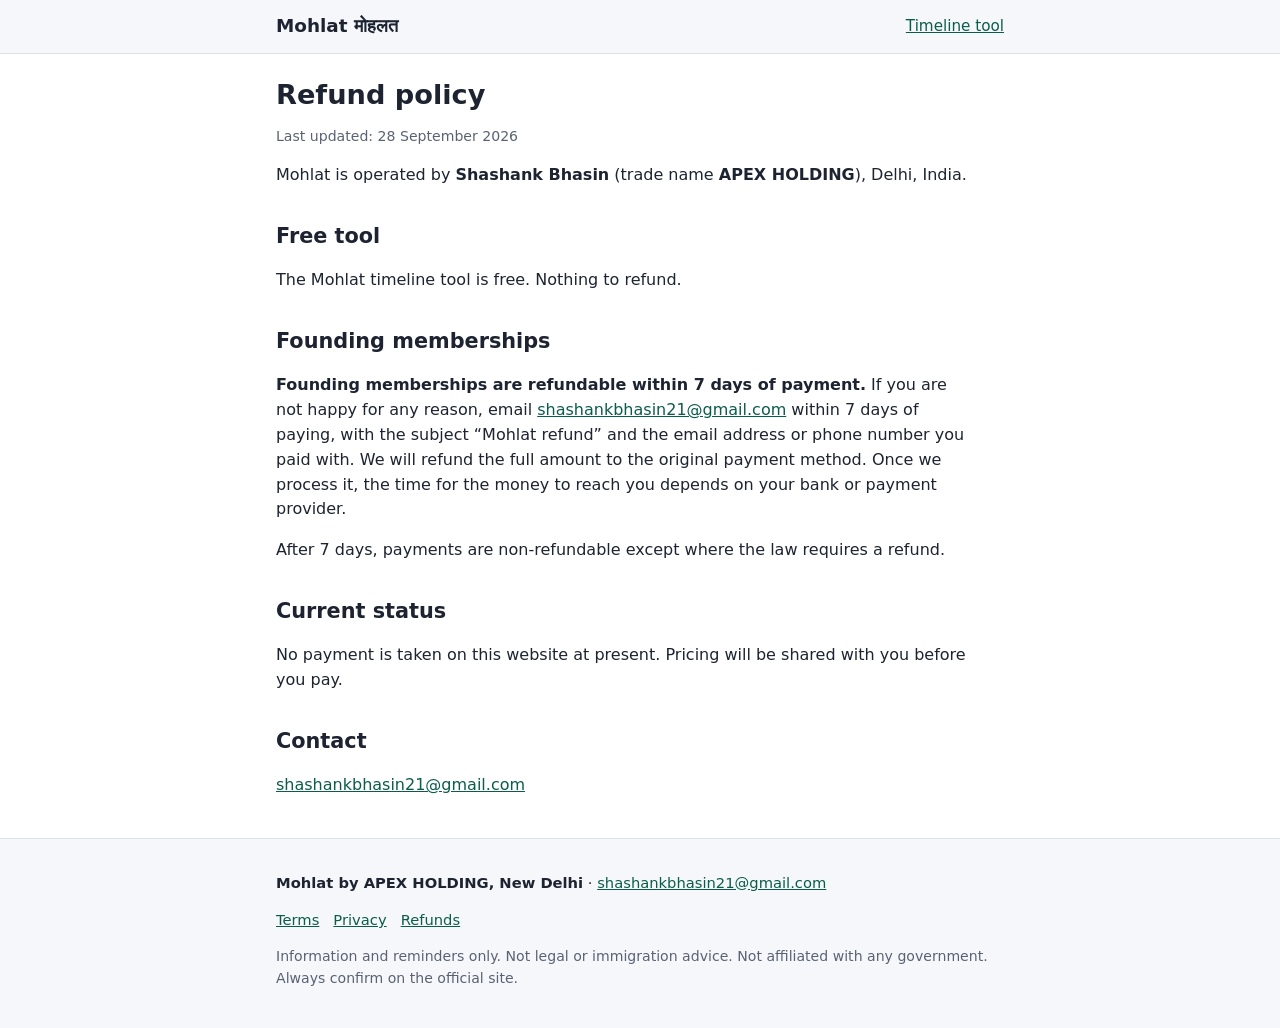
==== refund.html @ fd5256c0 "Add Mohlat v0 styles, legal pages and README" ====
<!doctype html>
<html lang="en">
<head>
<meta charset="utf-8">
<meta name="viewport" content="width=device-width,initial-scale=1">
<meta http-equiv="Content-Security-Policy" content="default-src 'self'; style-src 'self'; img-src 'self' data:; connect-src 'none'; form-action 'none'; base-uri 'none'; object-src 'none'">
<meta name="referrer" content="no-referrer">
<title>Refund policy · Mohlat</title>
<link rel="icon" href="data:,">
<link rel="stylesheet" href="style.css">
</head>
<body>
<header class="site"><div class="wrap">
  <a class="brand" href="./">Mohlat <span lang="hi">मोहलत</span></a>
  <nav class="top" aria-label="Main"><a href="./">Timeline tool</a></nav>
</div></header>
<main class="wrap doc">
<h1>Refund policy</h1>
<p class="small">Last updated: 28 September 2026</p>
<p>Mohlat is operated by <strong>Shashank Bhasin</strong> (trade name <strong>APEX HOLDING</strong>), Delhi, India.</p>
<h2>Free tool</h2>
<p>The Mohlat timeline tool is free. Nothing to refund.</p>
<h2>Founding memberships</h2>
<p><strong>Founding memberships are refundable within 7 days of payment.</strong> If you are not happy for any reason, email <a href="mailto:shashankbhasin21@gmail.com">shashankbhasin21@gmail.com</a> within 7 days of paying, with the subject “Mohlat refund” and the email address or phone number you paid with. We will refund the full amount to the original payment method. Once we process it, the time for the money to reach you depends on your bank or payment provider.</p>
<p>After 7 days, payments are non-refundable except where the law requires a refund.</p>
<h2>Current status</h2>
<p>No payment is taken on this website at present. Pricing will be shared with you before you pay.</p>
<h2>Contact</h2>
<p><a href="mailto:shashankbhasin21@gmail.com">shashankbhasin21@gmail.com</a></p>
</main>
<footer class="site"><div class="wrap">
  <p><strong>Mohlat by APEX HOLDING, New Delhi</strong> · <a href="mailto:shashankbhasin21@gmail.com">shashankbhasin21@gmail.com</a></p>
  <nav aria-label="Legal"><a href="terms.html">Terms</a><a href="privacy.html">Privacy</a><a href="refund.html">Refunds</a></nav>
  <p class="small">Information and reminders only. Not legal or immigration advice. Not affiliated with any government. Always confirm on the official site.</p>
</div></footer>
</body>
</html>
---- style.css ----
:root{--ink:#1d2330;--muted:#5a6272;--line:#dde1e8;--bg:#ffffff;--soft:#f5f7fa;--accent:#0b5d4b;--accent-ink:#ffffff;--warn:#8a4b00;--warn-bg:#fff4e0;--danger:#9b1c1c;--danger-bg:#fdecec;--ok-bg:#e8f5f0}
*{box-sizing:border-box}
html{-webkit-text-size-adjust:100%}
body{margin:0;font-family:system-ui,-apple-system,"Segoe UI",Roboto,"Noto Sans","Noto Sans Devanagari",Arial,sans-serif;color:var(--ink);background:var(--bg);line-height:1.55;font-size:16px}
a{color:var(--accent)}
a:focus-visible,button:focus-visible,input:focus-visible,select:focus-visible{outline:3px solid #f0b400;outline-offset:2px}
.wrap{max-width:760px;margin:0 auto;padding:0 16px}
header.site{border-bottom:1px solid var(--line);background:var(--soft)}
header.site .wrap{display:flex;align-items:center;justify-content:space-between;gap:12px;padding-top:12px;padding-bottom:12px}
.brand{font-weight:700;font-size:1.15rem;text-decoration:none;color:var(--ink)}
nav.top a{margin-left:14px;font-size:.95rem}
.hero{padding:28px 0 8px}
h1{font-size:1.7rem;line-height:1.25;margin:0 0 8px}
h2{font-size:1.3rem;margin:32px 0 10px}
h3{font-size:1.05rem;margin:18px 0 6px}
.tagline-hi{font-size:1.1rem;color:var(--muted);margin:0 0 12px}
.lead{margin:0 0 12px}
.note{background:var(--soft);border:1px solid var(--line);border-radius:10px;padding:12px 14px;font-size:.95rem}
.note.warn{background:var(--warn-bg);border-color:#f1d19a;color:#4a2c00}
.note.danger{background:var(--danger-bg);border-color:#f3b8b8;color:#5c1010}
.card{border:1px solid var(--line);border-radius:12px;padding:16px;margin:12px 0;background:#fff}
label{display:block;font-weight:600;margin:14px 0 4px}
.hint{display:block;font-weight:400;color:var(--muted);font-size:.88rem}
input[type=date],input[type=text],select{width:100%;padding:10px 12px;font-size:1rem;border:1px solid #b9c0cc;border-radius:8px;background:#fff;color:var(--ink)}
fieldset{border:0;padding:0;margin:0}
.row{display:grid;grid-template-columns:1fr;gap:0 16px}
@media(min-width:620px){.row.two{grid-template-columns:1fr 1fr}}
.btns{display:flex;flex-wrap:wrap;gap:10px;margin-top:18px}
button,.button{appearance:none;border:1px solid var(--accent);background:var(--accent);color:var(--accent-ink);padding:11px 16px;border-radius:8px;font-size:1rem;font-weight:600;cursor:pointer;text-decoration:none;display:inline-block}
button.secondary,.button.secondary{background:#fff;color:var(--accent)}
button.link{background:none;border:0;color:var(--danger);padding:6px 0;font-weight:500;text-decoration:underline}
.hidden{display:none!important}
ol.timeline{list-style:none;margin:0;padding:0;border-left:3px solid var(--line);margin-left:6px}
ol.timeline li{position:relative;padding:0 0 18px 18px}
ol.timeline li::before{content:"";position:absolute;left:-9px;top:6px;width:15px;height:15px;border-radius:50%;background:#fff;border:3px solid var(--accent)}
ol.timeline li.k-expiry::before{border-color:var(--danger)}
ol.timeline li.k-warning::before{border-color:var(--warn)}
ol.timeline li.k-check::before{border-color:#7a8394}
.t-date{font-weight:700}
.t-rel{font-size:.85rem;color:var(--muted);margin-left:6px}
.badge{display:inline-block;font-size:.75rem;font-weight:700;padding:2px 8px;border-radius:99px;margin-left:6px;vertical-align:middle}
.badge.now{background:var(--danger-bg);color:var(--danger)}
.badge.soon{background:var(--warn-bg);color:var(--warn)}
.badge.past{background:#eceef2;color:#4a5160}
.t-title{font-weight:600;margin:2px 0}
.t-detail{margin:2px 0 4px;font-size:.95rem}
.t-src{font-size:.85rem;color:var(--muted)}
.t-src a{word-break:break-word}
ul.check{padding-left:0;list-style:none;margin:6px 0}
ul.check li{padding:4px 0 4px 28px;position:relative}
ul.check li input{position:absolute;left:0;top:7px;width:18px;height:18px}
.links li{margin:6px 0}
.small{font-size:.88rem;color:var(--muted)}
.saved-item{display:flex;justify-content:space-between;align-items:center;gap:8px;border-bottom:1px solid var(--line);padding:8px 0}
.saved-item button{padding:6px 10px;font-size:.9rem}
footer.site{border-top:1px solid var(--line);margin-top:40px;background:var(--soft);font-size:.92rem}
footer.site .wrap{padding-top:18px;padding-bottom:24px}
footer.site nav a{margin-right:14px}
.doc h1{margin-top:24px}
.doc p,.doc li{max-width:68ch}
@media print{header.site,footer.site,#form-card,.btns,#reminders,#agents{display:none}}
.mt0{margin-top:0}
label.inline{display:inline;font-weight:400;margin:0}
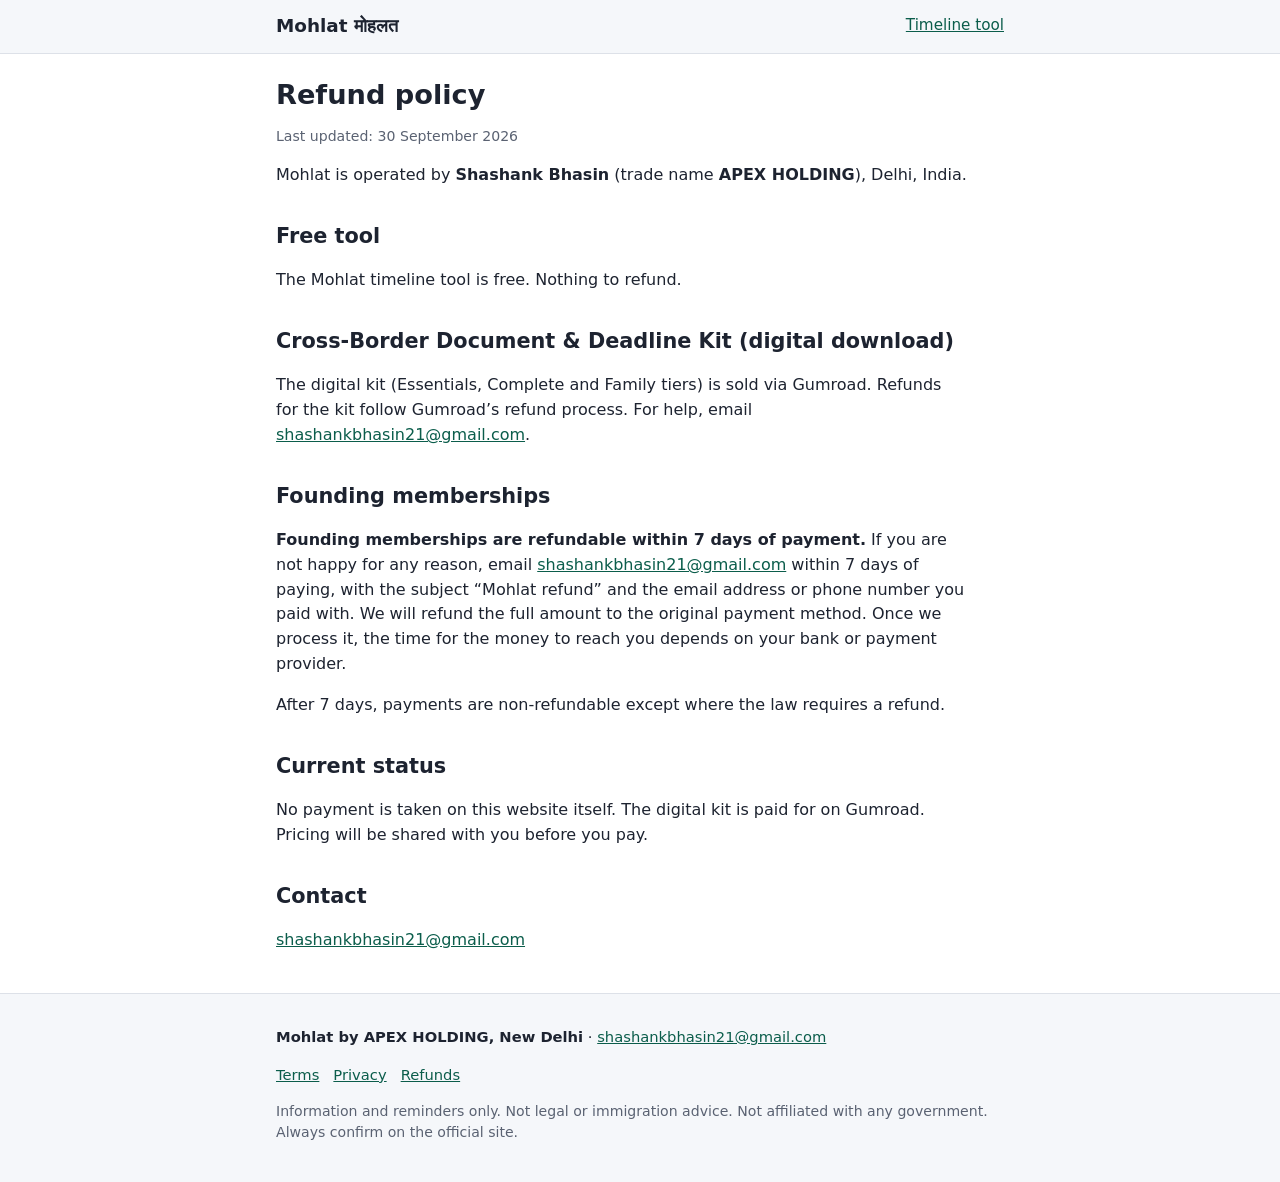
==== commit cde3fa95: "Mohlat: pricing matches Gumroad one-time tiers (Essentials USD 7.99, Complete USD 19.99, Family USD " ====
--- a/refund.html
+++ b/refund.html
@@ -16,15 +16,17 @@
 </div></header>
 <main class="wrap doc">
 <h1>Refund policy</h1>
-<p class="small">Last updated: 28 September 2026</p>
+<p class="small">Last updated: 30 September 2026</p>
 <p>Mohlat is operated by <strong>Shashank Bhasin</strong> (trade name <strong>APEX HOLDING</strong>), Delhi, India.</p>
 <h2>Free tool</h2>
 <p>The Mohlat timeline tool is free. Nothing to refund.</p>
+<h2>Cross-Border Document &amp; Deadline Kit (digital download)</h2>
+<p>The digital kit (Essentials, Complete and Family tiers) is sold via Gumroad. Refunds for the kit follow Gumroad’s refund process. For help, email <a href="mailto:shashankbhasin21@gmail.com">shashankbhasin21@gmail.com</a>.</p>
 <h2>Founding memberships</h2>
 <p><strong>Founding memberships are refundable within 7 days of payment.</strong> If you are not happy for any reason, email <a href="mailto:shashankbhasin21@gmail.com">shashankbhasin21@gmail.com</a> within 7 days of paying, with the subject “Mohlat refund” and the email address or phone number you paid with. We will refund the full amount to the original payment method. Once we process it, the time for the money to reach you depends on your bank or payment provider.</p>
 <p>After 7 days, payments are non-refundable except where the law requires a refund.</p>
 <h2>Current status</h2>
-<p>No payment is taken on this website at present. Pricing will be shared with you before you pay.</p>
+<p>No payment is taken on this website itself. The digital kit is paid for on Gumroad. Pricing will be shared with you before you pay.</p>
 <h2>Contact</h2>
 <p><a href="mailto:shashankbhasin21@gmail.com">shashankbhasin21@gmail.com</a></p>
 </main>
--- a/style.css
+++ b/style.css
@@ -21,7 +21,7 @@
 .card{border:1px solid var(--line);border-radius:12px;padding:16px;margin:12px 0;background:#fff}
 label{display:block;font-weight:600;margin:14px 0 4px}
 .hint{display:block;font-weight:400;color:var(--muted);font-size:.88rem}
-input[type=date],input[type=text],select{width:100%;padding:10px 12px;font-size:1rem;border:1px solid #b9c0cc;border-radius:8px;background:#fff;color:var(--ink)}
+input[type=date],input[type=text],input[type=email],input[type=tel],select{width:100%;padding:10px 12px;font-size:1rem;border:1px solid #b9c0cc;border-radius:8px;background:#fff;color:var(--ink)}
 fieldset{border:0;padding:0;margin:0}
 .row{display:grid;grid-template-columns:1fr;gap:0 16px}
 @media(min-width:620px){.row.two{grid-template-columns:1fr 1fr}}
@@ -61,3 +61,19 @@
 @media print{header.site,footer.site,#form-card,.btns,#reminders,#agents{display:none}}
 .mt0{margin-top:0}
 label.inline{display:inline;font-weight:400;margin:0}
+.brand{white-space:nowrap}
+nav.top{display:flex;flex-wrap:wrap;justify-content:flex-end;gap:4px 14px}
+nav.top a{margin-left:0;white-space:nowrap}
+
+.price-grid{display:grid;grid-template-columns:1fr;gap:12px;margin:12px 0 18px}
+@media(min-width:620px){.price-grid{grid-template-columns:1fr 1fr}}
+.price-card{border:1px solid var(--line);border-radius:12px;padding:16px;background:#fff;display:flex;flex-direction:column;gap:6px}
+.price-card.featured{border-color:var(--accent);box-shadow:0 0 0 1px var(--accent);background:var(--ok-bg)}
+.price-badge{display:inline-block;align-self:flex-start;margin:0;font-size:.72rem;font-weight:700;letter-spacing:.04em;text-transform:uppercase;background:var(--accent);color:var(--accent-ink);padding:3px 8px;border-radius:99px}
+.price-amt{font-size:1.15rem;font-weight:700;margin:0;color:var(--accent)}
+.price-or{font-weight:500;color:var(--muted);font-size:.9rem}
+.price-feats{margin:6px 0 0;padding-left:18px;font-size:.92rem}
+.price-feats li{margin:4px 0}
+.price-card .btns{margin-top:auto;padding-top:12px}
+.price-card h3{overflow-wrap:anywhere}
+#buy-card .note{margin-bottom:12px}
